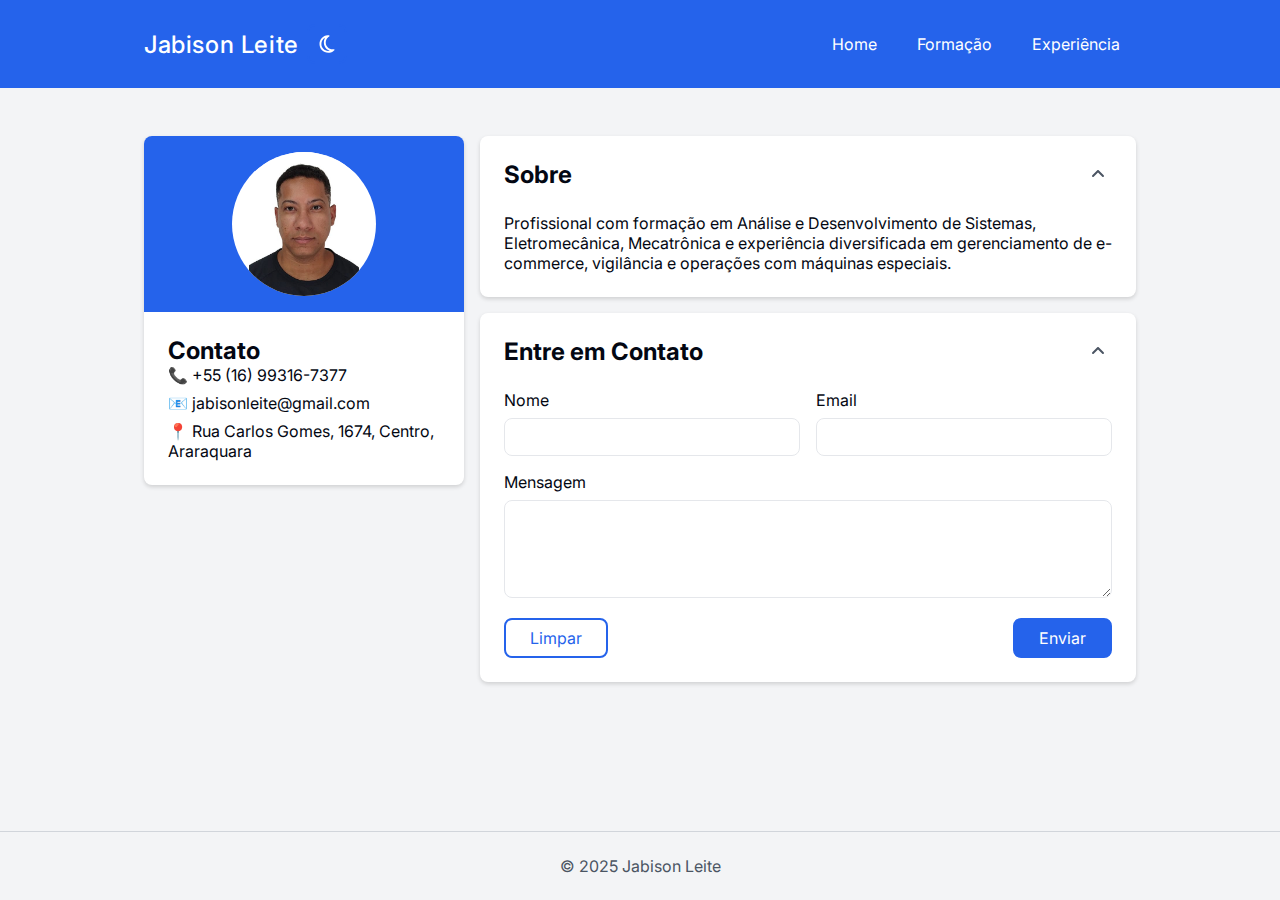
==== index.html @ 4b2fc94e "wip" ====
<!DOCTYPE html>
<html lang="pt-BR">
    <head>
        <meta charset="UTF-8" />
        <meta name="viewport" content="width=device-width, initial-scale=1.0" />
        <title>Jabison Leite - Portfolio</title>

        <link rel="preconnect" href="https://fonts.googleapis.com" />
        <link rel="preconnect" href="https://fonts.gstatic.com" crossorigin />
        <link href="https://fonts.googleapis.com/css2?family=Inter:wght@100..900&display=swap" rel="stylesheet" />

        <link rel="stylesheet" href="css/styles.css" />
        <script src="js/script.js" defer></script>
        <script src="js/form-handler.js" defer></script>
    </head>

    <body>
        <header>
            <nav class="container">
                <div style="display: flex; gap: 8px; align-items: center">
                    <a href="index.html">
                        <h1>Jabison Leite</h1>
                    </a>
        
                    <button id="toggle-theme-button">
                        <svg xmlns="http://www.w3.org/2000/svg" viewBox="0 0 384 512">
                            <path
                                d="M144.7 98.7c-21 34.1-33.1 74.3-33.1 117.3c0 98 62.8 181.4 150.4 211.7c-12.4 2.8-25.3 4.3-38.6 4.3C126.6 432 48 353.3 48 256c0-68.9 39.4-128.4 96.8-157.3zm62.1-66C91.1 41.2 0 137.9 0 256C0 379.7 100 480 223.5 480c47.8 0 92-15 128.4-40.6c1.9-1.3 3.7-2.7 5.5-4c4.8-3.6 9.4-7.4 13.9-11.4c2.7-2.4 5.3-4.8 7.9-7.3c5-4.9 6.3-12.5 3.1-18.7s-10.1-9.7-17-8.5c-3.7 .6-7.4 1.2-11.1 1.6c-5 .5-10.1 .9-15.3 1c-1.2 0-2.5 0-3.7 0l-.3 0c-96.8-.2-175.2-78.9-175.2-176c0-54.8 24.9-103.7 64.1-136c1-.9 2.1-1.7 3.2-2.6c4-3.2 8.2-6.2 12.5-9c3.1-2 6.3-4 9.6-5.8c6.1-3.5 9.2-10.5 7.7-17.3s-7.3-11.9-14.3-12.5c-3.6-.3-7.1-.5-10.7-.6c-2.7-.1-5.5-.1-8.2-.1c-3.3 0-6.5 .1-9.8 .2c-2.3 .1-4.6 .2-6.9 .4z"
                            />
                        </svg>
                    </button>
                </div>
        
                <ul>
                    <li><a href="index.html" class="nav-link">Home</a></li>
                    <li><a href="formacao.html" class="nav-link">Formação</a></li>
                    <li><a href="experiencia.html" class="nav-link">Experiência</a></li>
                </ul>
            </nav>
        </header>        

        <main class="container main-content">
            <div class="profile-section">
                <aside class="card profile-card">
                    <div class="profile-image-container">
                        <img src="imgs/profile.jpeg" alt="Foto de perfil" class="profile-image" />
                    </div>
                    <div class="contact-info">
                        <h2>Contato</h2>
                        <div class="contact-list">
                            <a href="https://wa.me/5516993167377" target="_blank" rel="noopener noreferrer">
                                <p>📞 +55 (16) 99316-7377</p>
                            </a>
                            <a href="mailto:jabisonleite@gmail.com" target="_blank" rel="noopener noreferrer">
                                <p>📧 jabisonleite@gmail.com</p>
                            </a>
                            <a href="#" target="_blank" rel="noopener noreferrer">
                                <p>📍 Rua Carlos Gomes, 1674, Centro, Araraquara</p>
                            </a>
                        </div>
                    </div>
                </aside>

                <section class="content-section">
                    <div class="card" style="padding: 0">
                        <div class="card-header">
                            <h2>Sobre</h2>
                            <button type="button" class="card-collapse-trigger" aria-expanded="true">
                                <svg xmlns="http://www.w3.org/2000/svg" viewBox="0 0 448 512">
                                    <path
                                        d="M201.4 137.4c12.5-12.5 32.8-12.5 45.3 0l160 160c12.5 12.5 12.5 32.8 0 45.3s-32.8 12.5-45.3 0L224 205.3 86.6 342.6c-12.5 12.5-32.8 12.5-45.3 0s-12.5-32.8 0-45.3l160-160z"
                                    />
                                </svg>
                            </button>
                        </div>
                        <div class="card-content">
                            <p>
                                Profissional com formação em Análise e Desenvolvimento de Sistemas, Eletromecânica,
                                Mecatrônica e experiência diversificada em gerenciamento de e-commerce, vigilância e
                                operações com máquinas especiais.
                            </p>
                        </div>
                    </div>

                    <div class="card" style="padding: 0">
                        <div class="card-header">
                            <h2>Entre em Contato</h2>
                            <button type="button" class="card-collapse-trigger" aria-expanded="true">
                                <svg xmlns="http://www.w3.org/2000/svg" viewBox="0 0 448 512">
                                    <path
                                        d="M201.4 137.4c12.5-12.5 32.8-12.5 45.3 0l160 160c12.5 12.5 12.5 32.8 0 45.3s-32.8 12.5-45.3 0L224 205.3 86.6 342.6c-12.5 12.5-32.8 12.5-45.3 0s-12.5-32.8 0-45.3l160-160z"
                                    />
                                </svg>
                            </button>
                        </div>
                        <div class="card-content">
                            <form class="contact-form">
                                <div class="form-grid">
                                    <div class="field-wrapper">
                                        <label for="nome">Nome</label>
                                        <input type="text" id="nome" name="nome" required />
                                        <p class="error-message"></p>
                                    </div>
                                    <div class="field-wrapper">
                                        <label for="email">Email</label>
                                        <input type="email" id="email" name="email" required />
                                        <p class="error-message"></p>
                                    </div>
                                </div>
                                <div class="field-wrapper">
                                    <label for="mensagem">Mensagem</label>
                                    <textarea id="mensagem" name="mensagem" rows="4" required></textarea>
                                    <p class="error-message"></p>
                                </div>
                                <div style="display: flex; gap: 0.5rem; justify-content: space-between">
                                    <button type="button" class="clear-button">Limpar</button>
                                    <button type="submit">Enviar</button>
                                </div>
                            </form>
                        </div>
                    </div>
                </section>
            </div>
        </main>

        <footer>
            <div class="container">
                <p>&copy; 2025 Jabison Leite</p>
            </div>
        </footer>        

        <div vw class="enabled">
            <div vw-access-button class="active"></div>
            <div vw-plugin-wrapper>
                <div class="vw-plugin-top-wrapper"></div>
            </div>
        </div>
        <script src="https://vlibras.gov.br/app/vlibras-plugin.js"></script>
        <script>
            new window.VLibras.Widget("https://vlibras.gov.br/app");
        </script>
    </body>
</html>
---- css/styles.css ----
:root {
    --primary-600: #2563eb;
    --primary-700: #1d4ed8;
    --primary-800: #1e40af;
    --gray-100: #f3f4f6;
    --gray-200: #e5e7eb;
    --gray-300: #d1d5db;
    --gray-600: #4b5563;
    --gray-950: #030712;
    --white: #ffffff;

    --space-2: 0.5rem;
    --space-4: 1rem;
    --space-6: 1.5rem;
    --space-8: 2rem;
    --space-12: 3rem;

    --radius-md: 0.375rem;
    --radius-lg: 0.5rem;
    --container-width: 1024px;
}

:root.dark {
    --primary-600: #3b82f6;
    --primary-700: #2563eb;
    --primary-800: #1d4ed8;
    --gray-100: #1f2937;
    --gray-200: #374151;
    --gray-300: #4b5563;
    --gray-600: #9ca3af;
    --gray-950: #f9fafb;
    --white: #111827;
}

*,
*::before,
*::after {
    box-sizing: border-box;
    margin: 0;
    padding: 0;
    border: none;
    font-size: 100%;
    list-style: none;
    text-decoration: none;
    font-family: inherit;
    color: inherit;
}

body {
    background-color: var(--gray-100);
    color: var(--gray-950);
    font-family: "Inter", sans-serif;
    display: flex;
    flex-direction: column;
    min-height: 100vh;
}

.container {
    max-width: var(--container-width);
    margin: 0 auto;
    padding: 0 var(--space-4);
}

.page-heading {
    font-size: 1.6rem;
    font-weight: 700;
    margin-bottom: var(--space-8);
}

.list-container {
    display: flex;
    flex-direction: column;
    gap: var(--space-4);
}

/* Header */
header {
    background-color: var(--primary-600);
    color: var(--white);
    padding: var(--space-6) 0;
}

header nav {
    display: flex;
    align-items: center;
    justify-content: space-between;
}

header h1 {
    font-size: 1.5rem;
    font-weight: 500;
    letter-spacing: 0.025em;
}

header ul {
    display: flex;
    gap: var(--space-2);
}

footer {
    padding: var(--space-6) 0;
    text-align: center;
    border-top: 1px solid var(--gray-300);
    color: var(--gray-600);
}

.nav-link {
    padding: var(--space-2) var(--space-4);
    border-radius: var(--radius-md);
    transition: background-color 0.3s;
}

.nav-link:hover {
    background-color: var(--primary-800);
}

/* Main Content */
.main-content {
    padding-block: var(--space-12);
    flex-grow: 1;
    width: 100%;
}

.profile-section {
    display: flex;
    align-items: flex-start;
    gap: var(--space-4);
}

.profile-card {
    width: 100%;
    max-width: 320px;
    padding: 0 !important;
}

.profile-image-container {
    padding: var(--space-4) var(--space-6);
    display: flex;
    justify-content: center;
    align-items: center;
    background-color: var(--primary-600);
}

.profile-image {
    width: 9rem;
    height: 9rem;
    object-fit: contain;
    border-radius: 50%;
    background-color: white;
}

.contact-info {
    padding: var(--space-6);
    display: flex;
    flex-direction: column;
}

.contact-list {
    display: flex;
    flex-direction: column;
    gap: var(--space-2);
}

.contact-list a:hover {
    text-decoration: underline;
}

.content-section {
    flex: 1;
    display: flex;
    flex-direction: column;
    gap: var(--space-4);
}

.error-message {
    color: rgb(239 68 68);
    font-size: 0.875rem;
    margin-top: 0.25rem;
    display: none;
}

/* input:invalid,
textarea:invalid {
    border-color: rgb(239 68 68);
} */

.field-wrapper.error .error-message {
    display: block;
}

/* Card */
.card {
    padding: var(--space-6);
    border-radius: var(--radius-lg);
    background-color: var(--white);
    box-shadow: 0 2px 4px rgba(0, 0, 0, 0.15);
    overflow: hidden;
    position: relative;
}

.card-header {
    padding: var(--space-6);
    display: flex;
    align-items: center;
    justify-content: space-between;
    gap: var(--space-4);
}

.card-collapse-trigger {
    line-height: 0;
    background: none;
    border-radius: 4px;
    padding: 6px;
    color: var(--gray-600);
    cursor: pointer;
    position: relative;
    border: none;
}

.card-collapse-trigger:hover {
    background-color: white;
}

.card-collapse-trigger svg {
    width: 1rem;
    height: 1rem;
    fill: currentColor;
}

.card-collapse-trigger.collapsed svg {
    transform: rotate(180deg);
}

.card-content {
    display: grid;
    grid-template-rows: 1fr;
    transition: grid-template-rows 0.3s ease;
    padding: 0 var(--space-6) var(--space-6);
}

.card-content.collapsed {
    grid-template-rows: 0fr;
    padding-bottom: 0;
}

.card-content > * {
    overflow: hidden;
}

.card h2 {
    font-size: 1.5rem;
    font-weight: 700;
}

/* Form */
.contact-form {
    display: flex;
    flex-direction: column;
    gap: var(--space-4);
}

.form-grid {
    display: grid;
    grid-template-columns: 1fr 1fr;
    gap: var(--space-4);
}

label {
    display: block;
    margin-bottom: var(--space-2);
}

input,
textarea {
    width: 100%;
    padding: var(--space-2) var(--space-4);
    border: 1px solid #e5e7eb;
    border-radius: var(--radius-lg);
}

input:focus,
textarea:focus {
    outline: none;
    border-color: var(--primary-600);
}

textarea {
    min-height: 5rem;
    max-height: 10rem;
}

button {
    align-self: flex-start;
    background-color: var(--primary-600);
    color: var(--white);
    border: 2px solid var(--primary-600);
    padding: var(--space-2) var(--space-6);
    border-radius: var(--radius-lg);
    transition: background-color 0.3s;
    cursor: pointer;
}

button#toggle-theme-button {
    fill: currentColor;
    padding: 8px;
    line-height: 0;
}

button#toggle-theme-button svg {
    width: 20px;
    height: 20px;
}

button:focus {
    outline: none;
    box-shadow: 0 0 0 2px var(--white), 0 0 0 4px var(--primary-600);
}

button.clear-button {
    background-color: var(--white);
    color: var(--primary-600);
}

button.clear-button:hover {
    background-color: var(--gray-100);
}

button:hover {
    background-color: var(--primary-700);
}

/* Media Queries */
@media (max-width: 768px) {
    header nav {
        flex-direction: column;
        gap: var(--space-4);
    }

    .profile-section {
        flex-direction: column;
    }

    .profile-card {
        max-width: none;
    }
}

@media (max-width: 640px) {
    .nav-link {
        padding: var(--space-1) var(--space-2);
    }

    .form-grid {
        grid-template-columns: 1fr;
    }

    .card {
        padding: var(--space-4);
    }
}
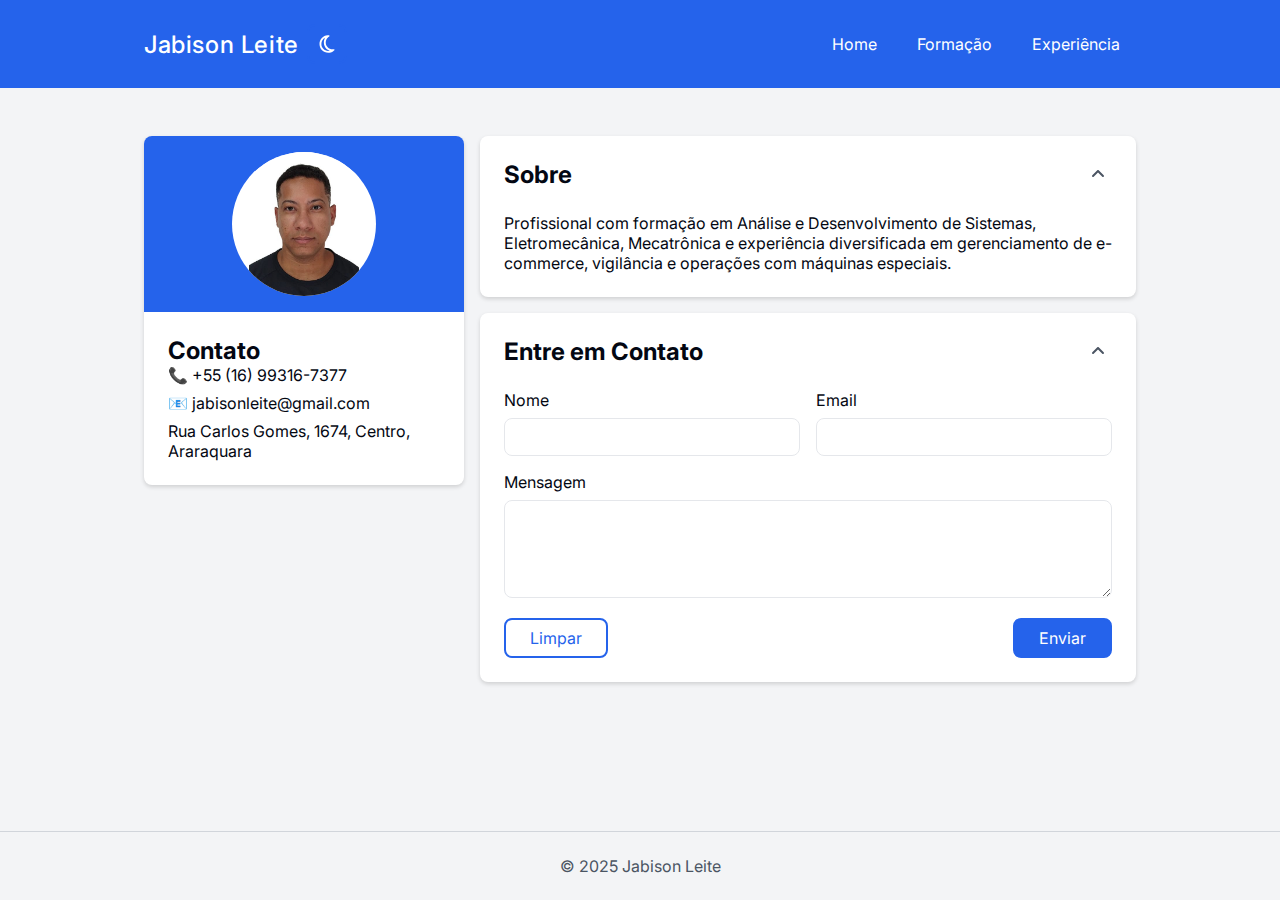
==== commit 50dce409: "Update index.html" ====
--- a/index.html
+++ b/index.html
@@ -54,9 +54,9 @@
                             <a href="mailto:jabisonleite@gmail.com" target="_blank" rel="noopener noreferrer">
                                 <p>📧 jabisonleite@gmail.com</p>
                             </a>
-                            <a href="#" target="_blank" rel="noopener noreferrer">
-                                <p>📍 Rua Carlos Gomes, 1674, Centro, Araraquara</p>
-                            </a>
+                            <a href="https://www.google.com/maps?q=Rua+Carlos+Gomes,+1674,+Centro,+Araraquara" target="_blank" rel="noopener noreferrer">
+  <p>Rua Carlos Gomes, 1674, Centro, Araraquara</p>
+</a>
                         </div>
                     </div>
                 </aside>
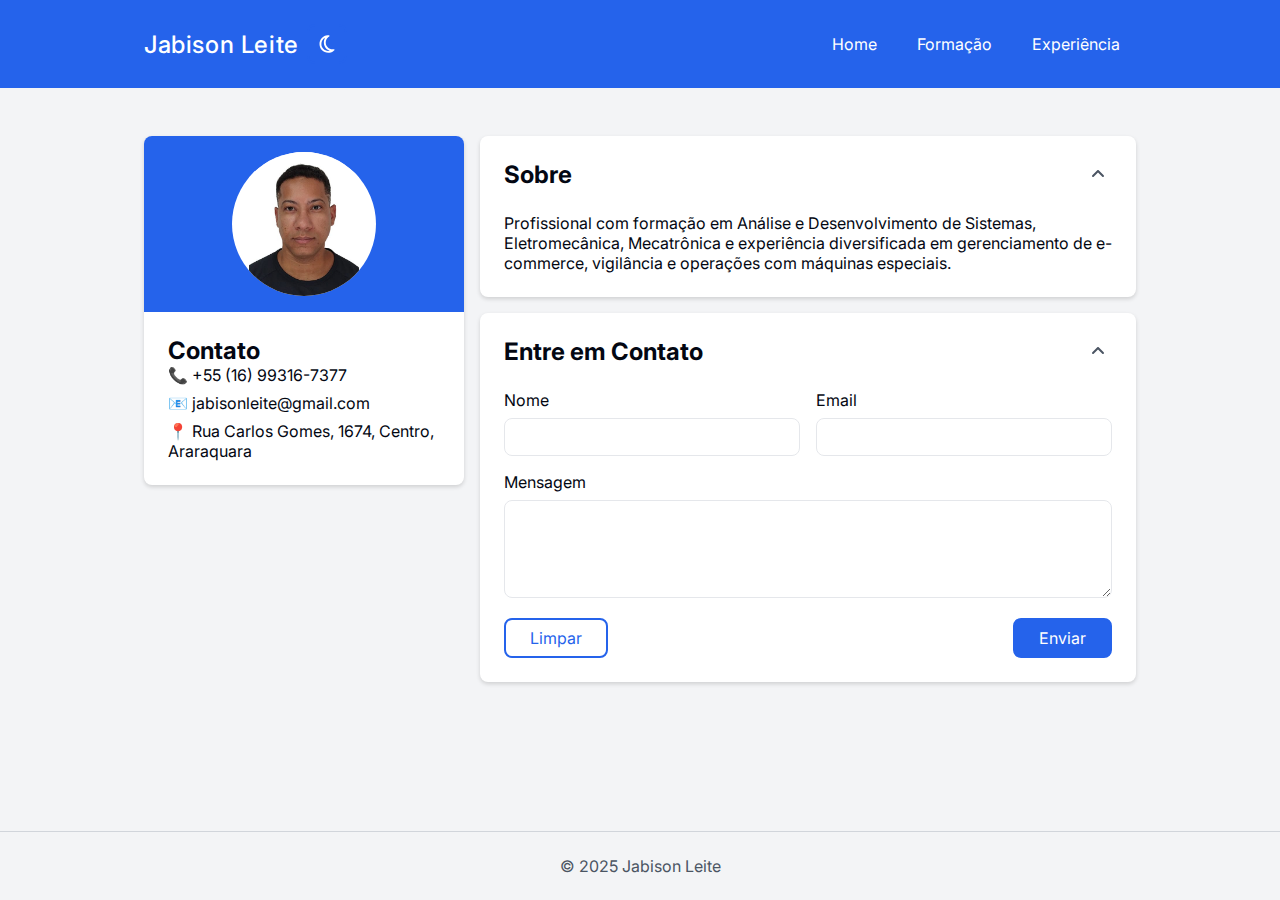
==== commit dee221e9: "Update index.html" ====
--- a/index.html
+++ b/index.html
@@ -54,9 +54,9 @@
                             <a href="mailto:jabisonleite@gmail.com" target="_blank" rel="noopener noreferrer">
                                 <p>📧 jabisonleite@gmail.com</p>
                             </a>
-                            <a href="https://www.google.com/maps?q=Rua+Carlos+Gomes,+1674,+Centro,+Araraquara" target="_blank" rel="noopener noreferrer">
-  <p>Rua Carlos Gomes, 1674, Centro, Araraquara</p>
-</a>
+                            <a href="https://www.google.com/maps?q=Rua+Carlos+Gomes, +1674, +Centro, +Araraquara" target="_blank" rel="noopener noreferrer">
+                                <p>📍 Rua Carlos Gomes, 1674, Centro, Araraquara</p>
+                            </a>
                         </div>
                     </div>
                 </aside>
